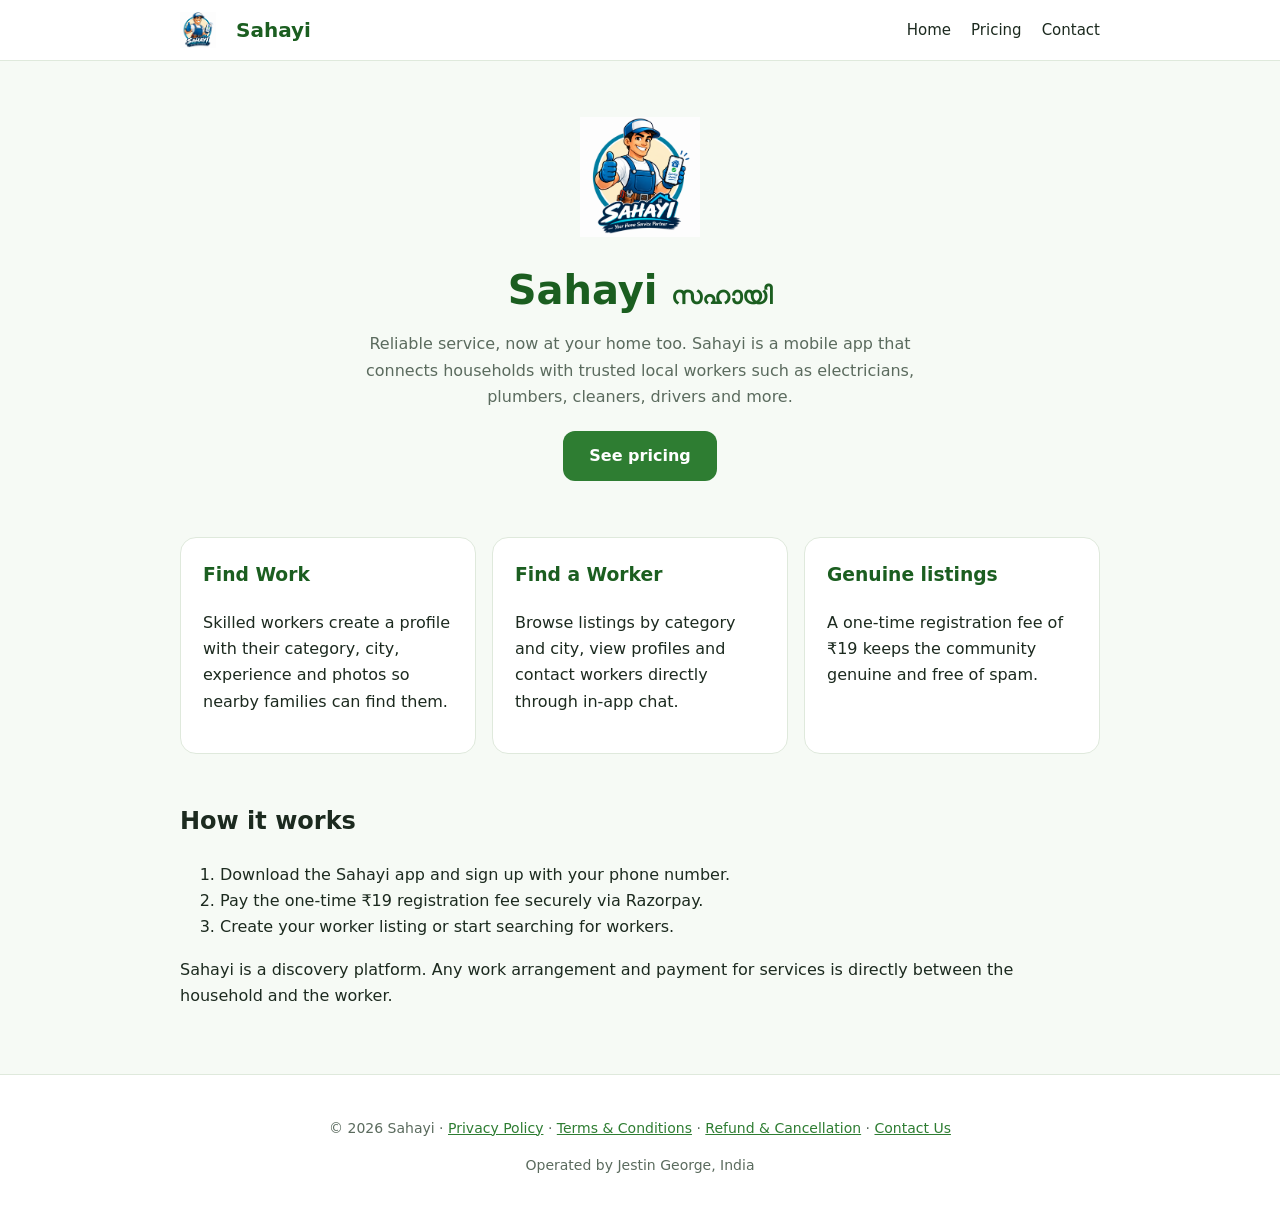
==== website/index.html @ fd65e097 "first commit" ====
<!doctype html>
<html lang="en">

<head>
    <meta charset="utf-8">
    <meta name="viewport" content="width=device-width,initial-scale=1">
    <title>Home – Sahayi</title>
    <meta name="description" content="Sahayi connects people with trusted local home-service workers.">
    <link rel="stylesheet" href="style.css">
</head>

<body>
    <header>
        <nav><img src="logo.png" alt="Sahayi logo"><b>Sahayi</b><a href="index.html">Home</a><a
                href="pricing.html">Pricing</a><a href="contact.html">Contact</a></nav>
    </header>
    <main>
        <section class="hero"><img src="logo.png" alt="Sahayi">
            <h1>Sahayi <span style="font-size:.6em">സഹായി</span></h1>
            <p>Reliable service, now at your home too. Sahayi is a mobile app that connects households with trusted
                local workers such as electricians, plumbers, cleaners, drivers and more.</p><a class="btn"
                href="pricing.html">See pricing</a>
        </section>
        <div class="grid">
            <div class="card">
                <h3>Find Work</h3>
                <p>Skilled workers create a profile with their category, city, experience and photos so nearby families
                    can find them.</p>
            </div>
            <div class="card">
                <h3>Find a Worker</h3>
                <p>Browse listings by category and city, view profiles and contact workers directly through in-app chat.
                </p>
            </div>
            <div class="card">
                <h3>Genuine listings</h3>
                <p>A one-time registration fee of ₹19 keeps the community genuine and free of spam.</p>
            </div>
        </div>
        <h2 style="margin-top:48px">How it works</h2>
        <ol>
            <li>Download the Sahayi app and sign up with your phone number.</li>
            <li>Pay the one-time ₹19 registration fee securely via Razorpay.</li>
            <li>Create your worker listing or start searching for workers.</li>
        </ol>
        <p>Sahayi is a discovery platform. Any work arrangement and payment for services is directly between the
            household and the worker.</p>
    </main>
    <footer>
        <p>© 2026 Sahayi · <a href="privacy.html">Privacy Policy</a> · <a href="terms.html">Terms &amp; Conditions</a> ·
            <a href="refund.html">Refund &amp; Cancellation</a> · <a href="contact.html">Contact Us</a></p>
        <p>Operated by Jestin George, India</p>
    </footer>
</body>

</html>
---- website/style.css ----
:root{--g:#2e7d32;--gd:#1b5e20;--o:#f57c00;--bg:#f6faf5;--t:#1c2a1f;--m:#5b6b5e}
*{box-sizing:border-box}body{margin:0;font:16px/1.65 system-ui,-apple-system,Segoe UI,sans-serif;color:var(--t);background:var(--bg)}
a{color:var(--g)}header,footer{background:#fff;border-bottom:1px solid #dfe9dc}footer{border:0;border-top:1px solid #dfe9dc;margin-top:64px;padding:28px 20px;text-align:center;color:var(--m);font-size:14px}
nav{max-width:960px;margin:auto;padding:12px 20px;display:flex;align-items:center;gap:20px;flex-wrap:wrap}nav img{width:36px;height:36px}
nav b{font-size:20px;color:var(--gd);margin-right:auto}nav a{text-decoration:none;font-size:15px;color:var(--t)}
main{max-width:960px;margin:auto;padding:0 20px}.hero{text-align:center;padding:56px 0 24px}.hero img{width:120px}
.hero h1{font-size:40px;margin:12px 0 4px;color:var(--gd)}.hero p{color:var(--m);max-width:560px;margin:8px auto}
.btn{display:inline-block;background:var(--g);color:#fff;padding:12px 26px;border-radius:12px;text-decoration:none;font-weight:600;margin-top:12px}
.grid{display:grid;grid-template-columns:repeat(auto-fit,minmax(250px,1fr));gap:16px;margin-top:32px}
.card{background:#fff;border:1px solid #dfe9dc;border-radius:16px;padding:22px}.card h3{margin-top:0;color:var(--gd)}
.price{font-size:48px;font-weight:800;color:var(--gd)}h1.p{color:var(--gd)}main.doc{padding-top:36px;max-width:760px}
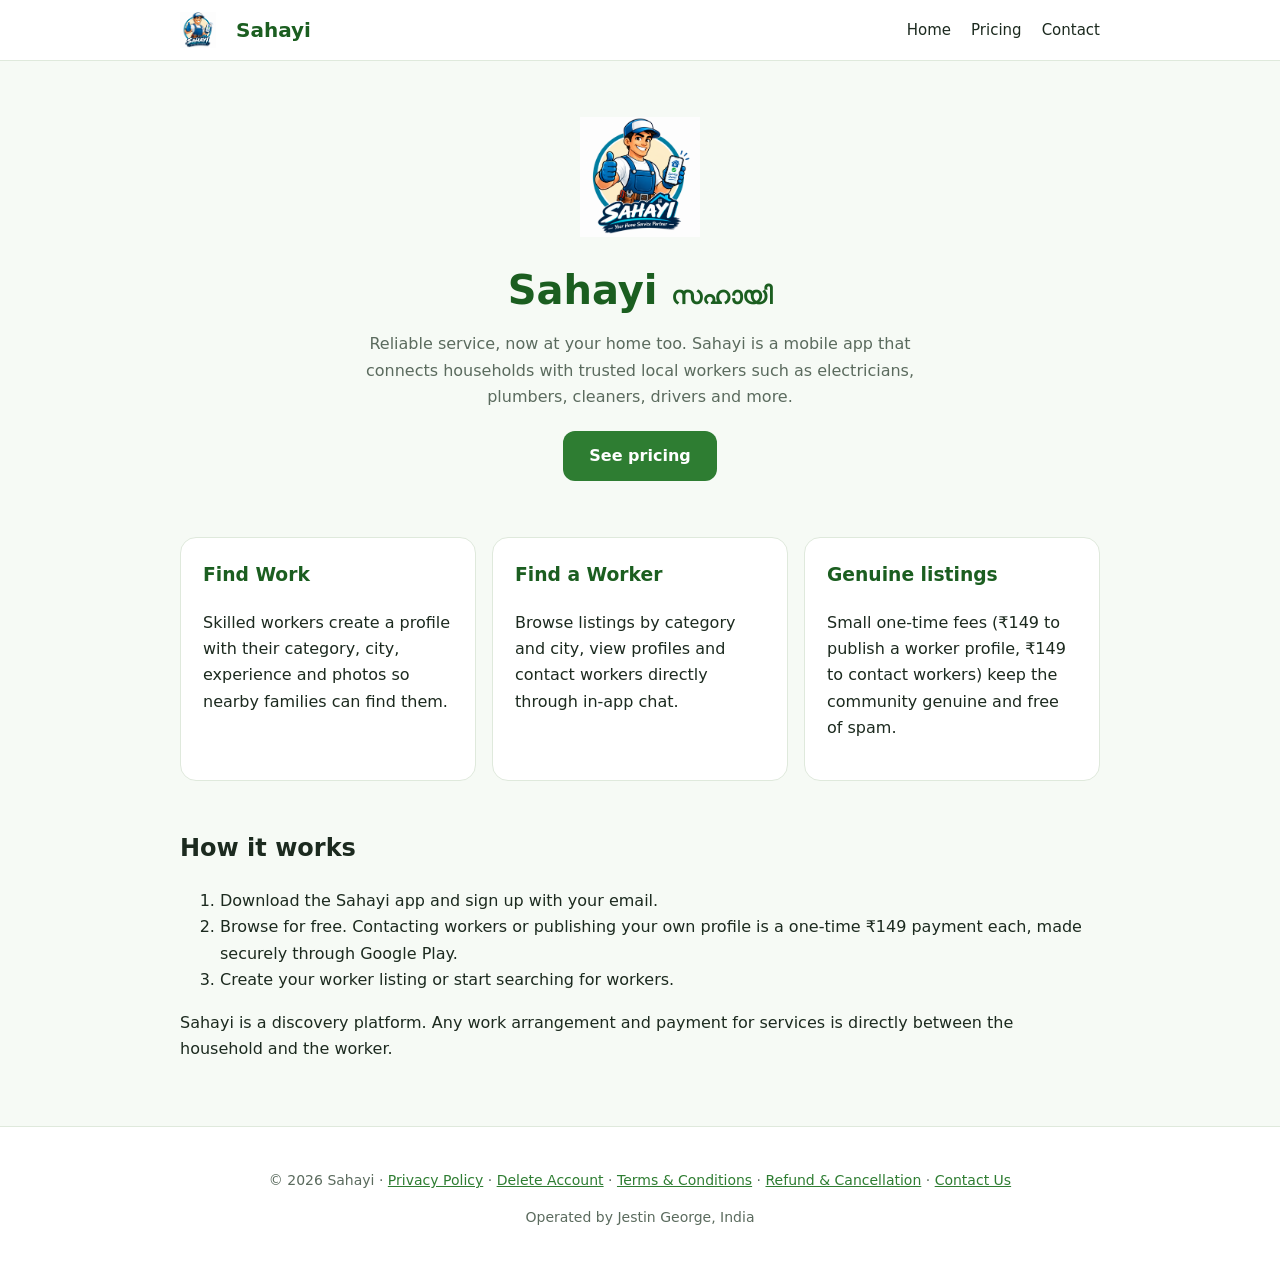
==== commit 399aa9bf: "f" ====
--- a/website/index.html
+++ b/website/index.html
@@ -34,20 +34,20 @@
             </div>
             <div class="card">
                 <h3>Genuine listings</h3>
-                <p>A one-time registration fee of ₹19 keeps the community genuine and free of spam.</p>
+                <p>Small one-time fees (₹149 to publish a worker profile, ₹149 to contact workers) keep the community genuine and free of spam.</p>
             </div>
         </div>
         <h2 style="margin-top:48px">How it works</h2>
         <ol>
-            <li>Download the Sahayi app and sign up with your phone number.</li>
-            <li>Pay the one-time ₹19 registration fee securely via Razorpay.</li>
+            <li>Download the Sahayi app and sign up with your email.</li>
+            <li>Browse for free. Contacting workers or publishing your own profile is a one-time ₹149 payment each, made securely through Google Play.</li>
             <li>Create your worker listing or start searching for workers.</li>
         </ol>
         <p>Sahayi is a discovery platform. Any work arrangement and payment for services is directly between the
             household and the worker.</p>
     </main>
     <footer>
-        <p>© 2026 Sahayi · <a href="privacy.html">Privacy Policy</a> · <a href="terms.html">Terms &amp; Conditions</a> ·
+        <p>© 2026 Sahayi · <a href="privacy.html">Privacy Policy</a> · <a href="delete-account.html">Delete Account</a> · <a href="terms.html">Terms &amp; Conditions</a> ·
             <a href="refund.html">Refund &amp; Cancellation</a> · <a href="contact.html">Contact Us</a></p>
         <p>Operated by Jestin George, India</p>
     </footer>
